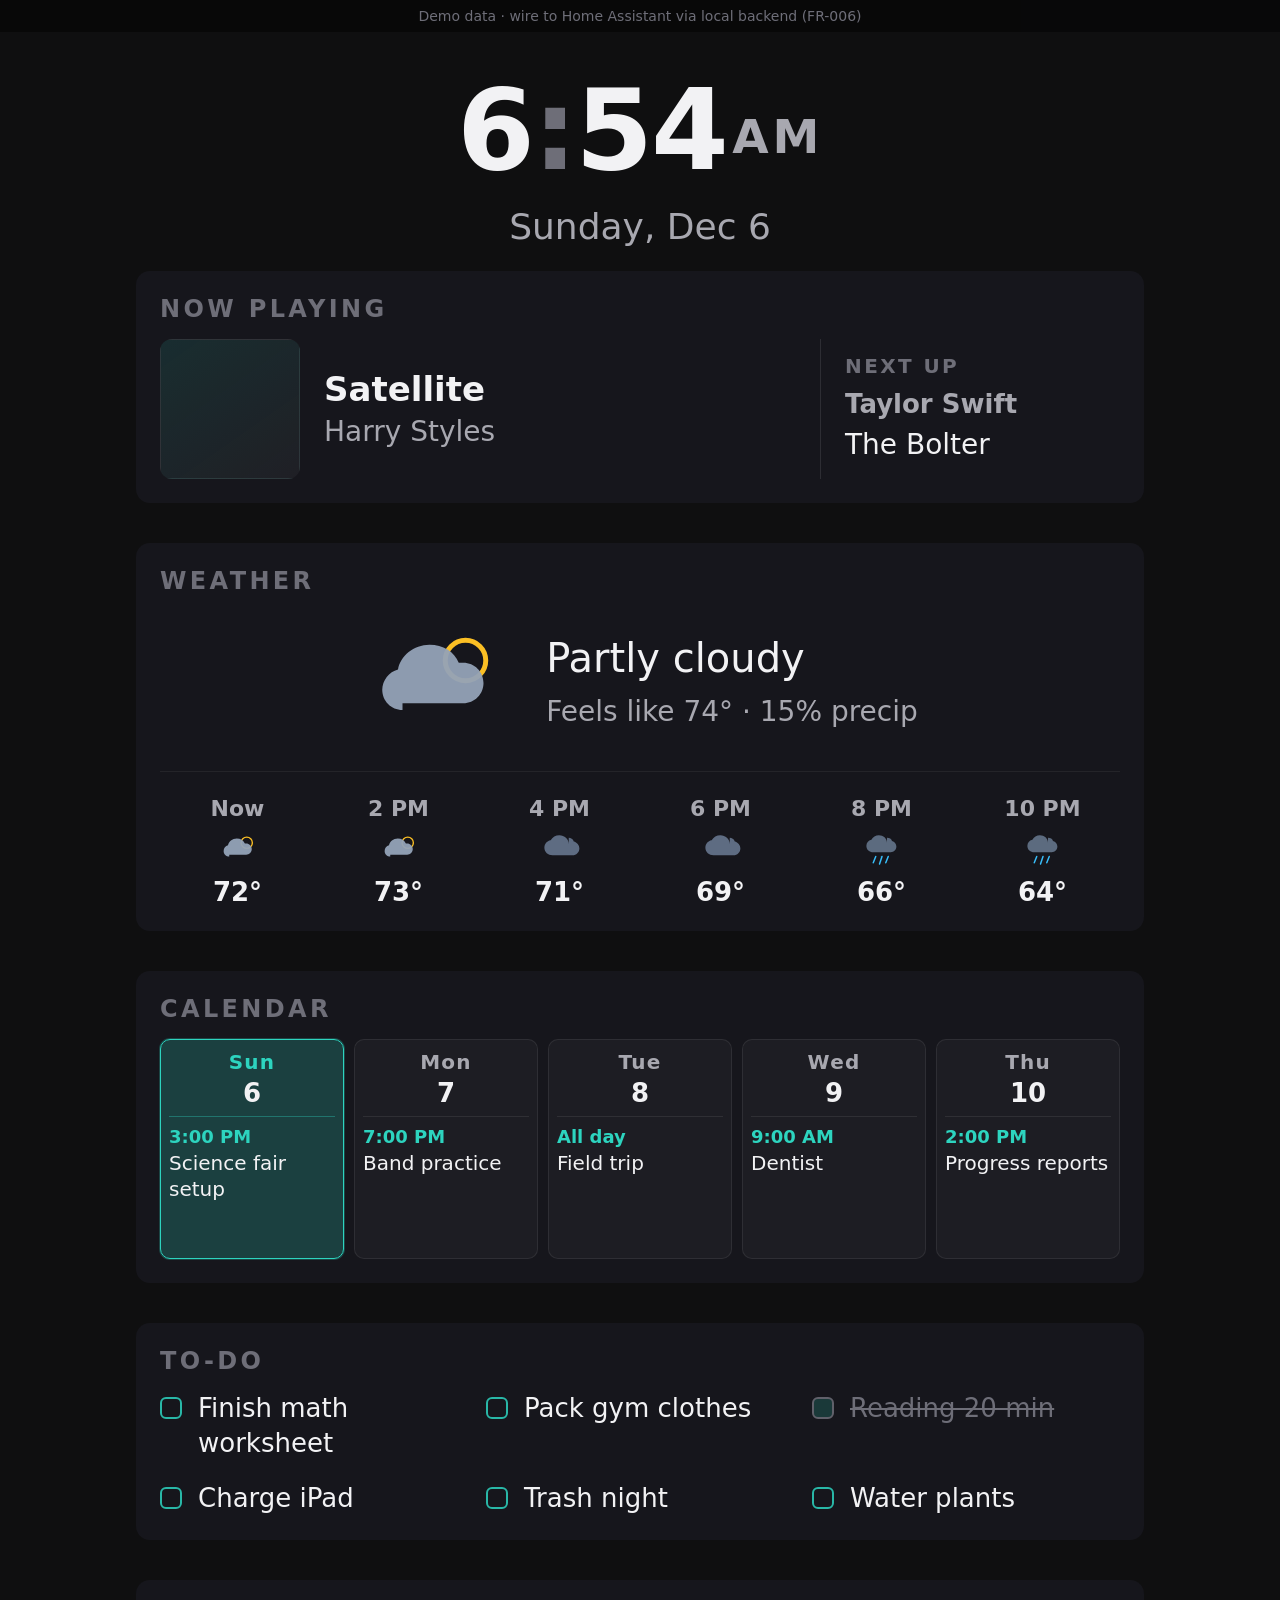
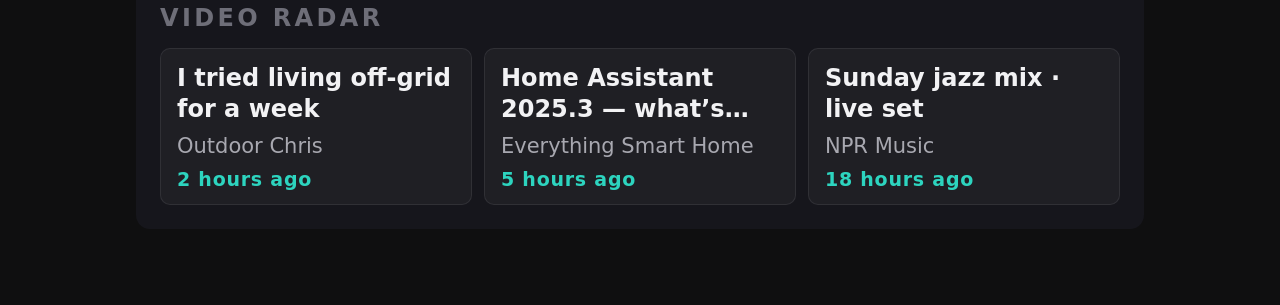
==== web/index.html @ 49af3061 "feat: snapshot weather/todos, web UI, scripts; docs sync + Pomodoro planner handoff - Backend: weath" ====
<!DOCTYPE html>
<html lang="en">
<head>
  <meta charset="utf-8" />
  <meta name="viewport" content="width=device-width, initial-scale=1" />
  <title>Magic Mirror — passive UI (demo)</title>
  <link rel="stylesheet" href="css/tokens.css?v=20260323" />
  <link rel="stylesheet" href="css/mirror.css?v=20260323" />
</head>
<body class="mirror mirror--passive has-dev-banner">
  <div class="dev-banner" role="status">Demo data · wire to Home Assistant via local backend (FR-006)</div>

  <!-- Weather symbols: colors via CSS variables (--wx-*) -->
  <svg xmlns="http://www.w3.org/2000/svg" style="position:absolute;width:0;height:0;overflow:hidden" aria-hidden="true">
    <defs>
      <symbol id="wx-clear" viewBox="0 0 64 64">
        <circle cx="32" cy="32" r="12" fill="none" stroke="var(--wx-sun)" stroke-width="2.5" />
        <g stroke="var(--wx-sun-ray)" stroke-width="2.2" stroke-linecap="round">
          <line x1="32" y1="6" x2="32" y2="12" /><line x1="32" y1="52" x2="32" y2="58" />
          <line x1="6" y1="32" x2="12" y2="32" /><line x1="52" y1="32" x2="58" y2="32" />
          <line x1="14" y1="14" x2="18" y2="18" /><line x1="46" y1="46" x2="50" y2="50" />
          <line x1="50" y1="14" x2="46" y2="18" /><line x1="18" y1="46" x2="14" y2="50" />
        </g>
      </symbol>
      <symbol id="wx-partly-cloudy" viewBox="0 0 64 64">
        <circle cx="46" cy="22" r="9" fill="none" stroke="var(--wx-sun)" stroke-width="2.2" />
        <path fill="var(--wx-cloud)" opacity="0.95" d="M18 44c-5 0-9-4-9-9 0-4 3-8 7-9 1-6 7-11 14-11 6 0 11 3 13 8h2c5 0 9 4 9 9s-4 9-9 9H18z" />
      </symbol>
      <symbol id="wx-cloudy" viewBox="0 0 64 64">
        <path fill="var(--wx-cloud-dark)" opacity="0.92" d="M46 24c0-8-7-14-15-14-6 0-11 3-14 8-6 1-10 6-10 12 0 7 6 12 13 12h32c6 0 11-5 11-11 0-5-4-10-9-11-1-4-5-6-8-6z" />
      </symbol>
      <symbol id="wx-rain" viewBox="0 0 64 64">
        <path fill="var(--wx-cloud-dark)" opacity="0.9" d="M44 20c0-7-6-12-13-12-5 0-10 3-12 7-5 1-8 5-8 10 0 6 5 10 11 10h28c5 0 9-4 9-9 0-4-3-8-7-9-1-3-4-5-8-5z" transform="translate(-4 2)" />
        <g stroke="var(--wx-rain)" stroke-width="2.4" stroke-linecap="round">
          <line x1="22" y1="44" x2="18" y2="54" /><line x1="32" y1="44" x2="28" y2="56" /><line x1="42" y1="44" x2="38" y2="54" />
        </g>
      </symbol>
      <symbol id="wx-snow" viewBox="0 0 64 64">
        <path fill="var(--wx-cloud)" opacity="0.9" d="M44 20c0-7-6-12-13-12-5 0-10 3-12 7-5 1-8 5-8 10 0 6 5 10 11 10h28c5 0 9-4 9-9 0-4-3-8-7-9-1-3-4-5-8-5z" transform="translate(-4 2)" />
        <g fill="var(--wx-snow)" stroke="var(--wx-rain)" stroke-width="0.8">
          <circle cx="22" cy="48" r="2.5" /><circle cx="32" cy="52" r="2.5" /><circle cx="42" cy="48" r="2.5" />
        </g>
      </symbol>
      <symbol id="wx-thunderstorm" viewBox="0 0 64 64">
        <path fill="var(--wx-cloud-dark)" opacity="0.9" d="M44 18c0-7-6-12-13-12-5 0-10 3-12 7-5 1-8 5-8 10 0 6 5 10 11 10h28c5 0 9-4 9-9 0-4-3-8-7-9-1-3-4-5-8-5z" transform="translate(-4 0)" />
        <path fill="var(--wx-bolt)" d="M34 36l-8 12h6l-4 10 14-14h-7l5-8z" />
      </symbol>
      <symbol id="wx-fog" viewBox="0 0 64 64">
        <g stroke="var(--wx-fog)" stroke-width="3" stroke-linecap="round" opacity="0.95">
          <line x1="12" y1="26" x2="52" y2="26" /><line x1="8" y1="34" x2="56" y2="34" /><line x1="14" y1="42" x2="50" y2="42" />
        </g>
      </symbol>
      <symbol id="wx-wind" viewBox="0 0 64 64">
        <g fill="none" stroke="var(--wx-wind)" stroke-width="2.2" stroke-linecap="round" opacity="0.95">
          <path d="M10 22h36c4 0 7-3 7-7s-3-7-7-7" />
          <path d="M14 34h40c5 0 9 4 9 9s-4 9-9 9H24" />
          <path d="M10 46h28" />
        </g>
      </symbol>
      <symbol id="wx-default" viewBox="0 0 64 64">
        <circle cx="32" cy="32" r="18" fill="none" stroke="var(--wx-muted)" stroke-width="2.5" opacity="0.75" />
        <path d="M26 26l12 12M38 26L26 38" stroke="var(--wx-muted)" stroke-width="2.5" stroke-linecap="round" opacity="0.75" />
      </symbol>
    </defs>
  </svg>

  <main class="safe-chrome">
    <header class="clock-zone" aria-label="Time">
      <p class="clock-zone__time" id="clock-time">--:--</p>
      <p class="clock-zone__date" id="clock-date">—</p>
    </header>

    <section class="module module-now-playing" aria-labelledby="np-heading">
      <h2 class="module__label" id="np-heading">Now playing</h2>
      <div class="now-playing__layout">
        <div class="now-playing__current">
          <div class="now-playing__art-wrap">
            <img class="now-playing__art" id="now-playing-art" alt="" width="140" height="140" hidden />
            <div class="now-playing__art-placeholder" id="now-playing-art-placeholder" aria-hidden="true"></div>
          </div>
          <div class="now-playing__meta">
            <p class="now-playing__title" id="now-playing-title">Nothing playing</p>
            <p class="now-playing__artist" id="now-playing-artist"></p>
          </div>
        </div>
        <aside class="now-playing__next" aria-labelledby="np-next-heading">
          <h3 class="now-playing__next-heading" id="np-next-heading">Next up</h3>
          <p class="now-playing__next-artist" id="now-playing-next-artist">—</p>
          <p class="now-playing__next-title" id="now-playing-next-title"></p>
        </aside>
      </div>
    </section>

    <div class="content-below-now-playing">
      <section class="module module-weather" aria-labelledby="weather-heading">
        <h2 class="module__label" id="weather-heading">Weather</h2>
        <div class="weather-today">
          <div class="weather-today__icon" id="weather-today-icon" aria-hidden="true"></div>
          <div class="weather-today__text">
            <p class="weather-today__condition" id="weather-condition">—</p>
            <p class="weather-today__metrics" id="weather-metrics"></p>
          </div>
        </div>
        <div class="weather-hourly" id="weather-hourly" role="list" aria-label="Rest of today, six-hour outlook"></div>
      </section>

      <section class="module module-calendar module-calendar--five" aria-labelledby="cal-heading">
        <h2 class="module__label" id="cal-heading">Calendar</h2>
        <div class="calendar-week" id="calendar-week" role="list" aria-label="Today and next four days"></div>
      </section>

      <section class="module module-todo" aria-labelledby="todo-heading">
        <h2 class="module__label" id="todo-heading">To-Do</h2>
        <ul class="todo-list todo-list--grid" id="todo-list"></ul>
      </section>

      <section class="module module-video-radar" id="module-video-radar" aria-labelledby="vr-heading">
        <h2 class="module__label" id="vr-heading">Video radar</h2>
        <div class="video-radar" id="video-radar" role="list" aria-label="Recent videos from subscriptions"></div>
      </section>
    </div>
  </main>

  <script src="js/demo-data.js?v=20260323"></script>
  <script src="js/weather-icons.js?v=20260323"></script>
  <script src="js/app.js?v=20260323"></script>
</body>
</html>
---- web/css/tokens.css ----
/**
 * Mirror UI tokens — from docs/design/tokens.md + inspiration-dashboard-ui.md
 * FR-005 glance sizes; wood-frame safe inset; weather icon palette.
 */
:root {
  --mm-bg: #0f0f10;
  --mm-bg-elevated: #16161c;
  --mm-text-primary: #f2f2f4;
  --mm-text-secondary: #a8a8b0;
  --mm-text-muted: #6e6e78;
  --mm-accent: #7eb8ff;
  --mm-accent-teal: #2dd4bf;
  --mm-accent-teal-soft: rgba(45, 212, 191, 0.22);
  --mm-surface-soft: #16161c;
  --mm-radius-md: 14px;
  --mm-radius-pill: 9999px;
  --mm-frame-inset: 36px;
  --mm-space-sm: 16px;
  --mm-space-md: 24px;
  --mm-space-lg: 40px;
  --mm-space-xl: 64px;

  /* Display type — ~10 ft minimums (tokens.md) */
  --mm-clock-size: 112px;
  --mm-weather-value-size: 72px;
  --mm-weather-condition-size: 40px;
  --mm-forecast-row-size: 28px;
  --mm-list-line-size: 30px;
  --mm-module-label-size: 24px;

  /* Weather icon paints (symbols use var(--wx-*)) */
  --wx-sun: #fbbf24;
  --wx-sun-ray: #fcd34d;
  --wx-cloud: #94a3b8;
  --wx-cloud-dark: #64748b;
  --wx-rain: #38bdf8;
  --wx-snow: #e0f2fe;
  --wx-bolt: #facc15;
  --wx-fog: #a8a29e;
  --wx-wind: #7dd3fc;
  --wx-muted: #6b7280;
}

:root.mirror--night {
  --mm-bg: #0a0a0c;
  --mm-text-primary: #d8d8dc;
  --mm-text-secondary: #94949c;
  --mm-accent-teal: #26b8a5;
}
---- web/css/mirror.css ----
/**
 * Passive layout — 1080×1920 portrait. Now playing + next up, wx icons, 5-day calendar, todo grid, video radar.
 */

*,
*::before,
*::after {
  box-sizing: border-box;
}

html {
  font-size: 16px;
  -webkit-text-size-adjust: 100%;
}

body.mirror {
  margin: 0;
  min-height: 100vh;
  min-height: 100dvh;
  background: var(--mm-bg);
  color: var(--mm-text-primary);
  font-family: system-ui, -apple-system, "Segoe UI", Roboto, sans-serif;
  font-variant-numeric: tabular-nums;
}

.safe-chrome {
  min-height: 100vh;
  min-height: 100dvh;
  padding: max(var(--mm-frame-inset), var(--mm-space-md));
  padding-bottom: calc(var(--mm-frame-inset) + var(--mm-space-lg));
  max-width: 1080px;
  margin: 0 auto;
  display: flex;
  flex-direction: column;
  gap: var(--mm-space-md);
}

/* Everything below the clock: extra top breathing room + now-playing block */
.content-below-now-playing {
  display: flex;
  flex-direction: column;
  gap: var(--mm-space-lg);
  margin-top: var(--mm-space-sm);
}

/* ----- Clock (M-001) — 12h + am/pm ----- */
.clock-zone {
  text-align: center;
}

.clock-zone__time {
  margin: 0;
  font-size: var(--mm-clock-size);
  font-weight: 700;
  line-height: 1.05;
  letter-spacing: -0.02em;
  color: var(--mm-text-primary);
}

.clock-zone__time .sep {
  color: var(--mm-text-muted);
  font-weight: 600;
}

.clock-zone__time .ampm {
  margin-left: 0.12em;
  font-size: 0.42em;
  font-weight: 600;
  color: var(--mm-text-secondary);
  vertical-align: 0.35em;
  letter-spacing: 0.08em;
}

.clock-zone__date {
  margin: var(--mm-space-sm) 0 0;
  font-size: 36px;
  font-weight: 500;
  color: var(--mm-text-secondary);
}

/* ----- Now playing + album art + next up ----- */
.module-now-playing {
  min-height: 140px;
  padding: var(--mm-space-md) var(--mm-space-md);
}

.now-playing__layout {
  display: flex;
  align-items: stretch;
  gap: var(--mm-space-lg);
}

.now-playing__current {
  display: flex;
  align-items: center;
  gap: var(--mm-space-md);
  flex: 1;
  min-width: 0;
}

.now-playing__next {
  flex: 0 0 min(32%, 300px);
  max-width: 320px;
  padding-left: var(--mm-space-md);
  border-left: 1px solid rgba(255, 255, 255, 0.1);
  display: flex;
  flex-direction: column;
  justify-content: center;
  gap: 6px;
  min-width: 0;
}

.now-playing__next-heading {
  margin: 0 0 4px;
  font-size: 20px;
  font-weight: 700;
  letter-spacing: 0.12em;
  text-transform: uppercase;
  color: var(--mm-text-muted);
}

.now-playing__next-artist {
  margin: 0;
  font-size: 26px;
  font-weight: 600;
  color: var(--mm-text-secondary);
  line-height: 1.25;
}

.now-playing__next-title {
  margin: 0;
  font-size: 28px;
  font-weight: 500;
  color: var(--mm-text-primary);
  line-height: 1.3;
}

.now-playing__art-wrap {
  position: relative;
  width: 140px;
  height: 140px;
  flex-shrink: 0;
  border-radius: 12px;
  overflow: hidden;
  background: var(--mm-bg-elevated);
}

.now-playing__art {
  width: 100%;
  height: 100%;
  object-fit: cover;
  display: block;
}

.now-playing__art[hidden] {
  display: none !important;
}

.now-playing__art-placeholder {
  position: absolute;
  inset: 0;
  background: linear-gradient(145deg, rgba(45, 212, 191, 0.12), rgba(255, 255, 255, 0.04));
  border: 1px solid rgba(255, 255, 255, 0.08);
}

.now-playing__art-placeholder[hidden] {
  display: none !important;
}

.now-playing__meta {
  flex: 1;
  min-width: 0;
}

.now-playing__title {
  margin: 0;
  font-size: 34px;
  font-weight: 600;
  line-height: 1.2;
  color: var(--mm-text-primary);
}

.now-playing__artist {
  margin: 6px 0 0;
  font-size: 28px;
  color: var(--mm-text-secondary);
}

/* ----- Module shell ----- */
.module {
  background: var(--mm-surface-soft);
  border-radius: var(--mm-radius-md);
  padding: var(--mm-space-md);
}

.module__label {
  margin: 0 0 var(--mm-space-sm);
  font-size: var(--mm-module-label-size);
  font-weight: 600;
  letter-spacing: 0.14em;
  text-transform: uppercase;
  color: var(--mm-text-muted);
}

/* ----- Weather (M-002) — colored icons via global --wx-* on svg.wx-svg ----- */
.weather-today {
  display: flex;
  align-items: center;
  justify-content: center;
  gap: var(--mm-space-lg);
  margin-bottom: var(--mm-space-sm);
  flex-wrap: wrap;
}

.weather-today__icon {
  width: 144px;
  height: 144px;
  flex-shrink: 0;
}

.weather-today__icon svg.wx-svg {
  width: 100%;
  height: 100%;
  display: block;
  overflow: visible;
}

.weather-today__text {
  text-align: left;
  min-width: min(100%, 320px);
}

.weather-today__condition {
  margin: 0;
  font-size: var(--mm-weather-condition-size);
  font-weight: 500;
  color: var(--mm-text-primary);
  line-height: 1.15;
}

.weather-today__metrics {
  margin: 12px 0 0;
  font-size: 28px;
  line-height: 1.35;
  color: var(--mm-text-secondary);
}

/* Six-hour “rest of today” strip */
.weather-hourly {
  display: flex;
  justify-content: space-between;
  align-items: stretch;
  gap: 6px;
  padding: var(--mm-space-md) 0 0;
  border-top: 1px solid rgba(255, 255, 255, 0.06);
}

.weather-hourly__slot {
  flex: 1;
  min-width: 0;
  display: flex;
  flex-direction: column;
  align-items: center;
  gap: 8px;
  text-align: center;
}

.weather-hourly__label {
  font-size: 22px;
  font-weight: 600;
  color: var(--mm-text-secondary);
}

.weather-hourly__icon {
  width: 40px;
  height: 40px;
}

.weather-hourly__icon svg.wx-svg {
  width: 100%;
  height: 100%;
  display: block;
}

.weather-hourly__temp {
  font-size: 26px;
  font-weight: 600;
  color: var(--mm-text-primary);
}

.weather-hourly__empty {
  flex: 1;
  margin: 0;
  padding: 8px 12px 0;
  font-size: 22px;
  line-height: 1.4;
  font-weight: 500;
  color: var(--mm-text-muted);
  text-align: center;
}

/* ----- Calendar: today + next 4 days (M-005) ----- */
.module-calendar--five {
  min-height: 280px;
}

.calendar-week {
  display: flex;
  gap: 10px;
  align-items: stretch;
  margin-top: 0;
  min-height: 220px;
}

.calendar-weekday {
  flex: 1;
  min-width: 0;
  display: flex;
  flex-direction: column;
  background: rgba(255, 255, 255, 0.03);
  border-radius: 10px;
  border: 1px solid rgba(255, 255, 255, 0.08);
  padding: 10px 8px;
  overflow: hidden;
}

.calendar-weekday--today {
  background: var(--mm-accent-teal-soft);
  border-color: var(--mm-accent-teal);
  box-shadow: 0 0 0 1px rgba(45, 212, 191, 0.25);
}

.calendar-weekday__head {
  text-align: center;
  padding-bottom: 8px;
  margin-bottom: 8px;
  border-bottom: 1px solid rgba(255, 255, 255, 0.08);
}

.calendar-weekday--today .calendar-weekday__head {
  border-bottom-color: rgba(45, 212, 191, 0.35);
}

.calendar-weekday__dow {
  display: block;
  font-size: 20px;
  font-weight: 700;
  letter-spacing: 0.06em;
  color: var(--mm-text-secondary);
}

.calendar-weekday--today .calendar-weekday__dow {
  color: var(--mm-accent-teal);
}

.calendar-weekday__date {
  display: block;
  font-size: 26px;
  font-weight: 600;
  color: var(--mm-text-primary);
  margin-top: 4px;
}

.calendar-weekday__events {
  list-style: none;
  margin: 0;
  padding: 0;
  flex: 1;
  display: flex;
  flex-direction: column;
  gap: 10px;
  overflow-y: auto;
}

.calendar-weekday__event {
  font-size: 20px;
  line-height: 1.3;
  color: var(--mm-text-primary);
}

.calendar-weekday__event-time {
  display: block;
  font-size: 18px;
  font-weight: 600;
  color: var(--mm-accent-teal);
  margin-bottom: 2px;
}

.calendar-weekday__event-title {
  display: block;
}

/* ----- Todo — full width, 2×3 grid (M-006) ----- */
.todo-list {
  list-style: none;
  margin: 0;
  padding: 0;
}

.todo-list--grid {
  display: grid;
  grid-template-columns: repeat(3, 1fr);
  grid-template-rows: repeat(2, auto);
  gap: 20px 18px;
  width: 100%;
}

.todo-item {
  display: flex;
  align-items: flex-start;
  gap: var(--mm-space-sm);
  font-size: 26px;
  line-height: 1.35;
  min-width: 0;
}

.todo-item__mark {
  flex-shrink: 0;
  width: 22px;
  height: 22px;
  margin-top: 6px;
  border: 2px solid var(--mm-accent-teal);
  border-radius: 6px;
  opacity: 0.85;
}

.todo-item__body {
  flex: 1;
  min-width: 0;
  color: var(--mm-text-primary);
}

.todo-item--done .todo-item__body {
  text-decoration: line-through;
  color: var(--mm-text-muted);
}

.todo-item--done .todo-item__mark {
  background: var(--mm-accent-teal-soft);
  border-color: var(--mm-text-muted);
}

.todo-list--grid .todo-item--empty {
  grid-column: 1 / -1;
  display: block;
  padding: 12px 8px 0;
  font-size: 24px;
  line-height: 1.45;
  font-weight: 500;
  color: var(--mm-text-muted);
  text-align: center;
}

/* ----- Video radar (subscriptions, last ~24h) ----- */
.module-video-radar {
  padding-bottom: var(--mm-space-md);
}

.video-radar {
  display: grid;
  grid-template-columns: repeat(3, 1fr);
  gap: 12px;
  margin-top: 0;
}

.video-radar__card {
  min-height: 112px;
  padding: 14px 16px;
  background: rgba(255, 255, 255, 0.04);
  border: 1px solid rgba(255, 255, 255, 0.08);
  border-radius: 10px;
  display: flex;
  flex-direction: column;
  gap: 8px;
  min-width: 0;
}

.video-radar__title {
  margin: 0;
  font-size: 24px;
  font-weight: 600;
  color: var(--mm-text-primary);
  line-height: 1.3;
  display: -webkit-box;
  -webkit-line-clamp: 2;
  -webkit-box-orient: vertical;
  overflow: hidden;
}

.video-radar__creator {
  margin: 0;
  font-size: 21px;
  color: var(--mm-text-secondary);
  line-height: 1.25;
  white-space: nowrap;
  overflow: hidden;
  text-overflow: ellipsis;
}

.video-radar__ago {
  margin: 0;
  margin-top: auto;
  font-size: 19px;
  font-weight: 600;
  color: var(--mm-accent-teal);
  letter-spacing: 0.04em;
}

/* ----- Dev banner ----- */
.dev-banner {
  position: fixed;
  top: 0;
  left: 0;
  right: 0;
  padding: 8px 12px;
  font-size: 14px;
  text-align: center;
  color: var(--mm-text-muted);
  background: rgba(0, 0, 0, 0.45);
  z-index: 100;
}

body.mirror.has-dev-banner .safe-chrome {
  padding-top: calc(max(var(--mm-frame-inset), var(--mm-space-md)) + 36px);
}
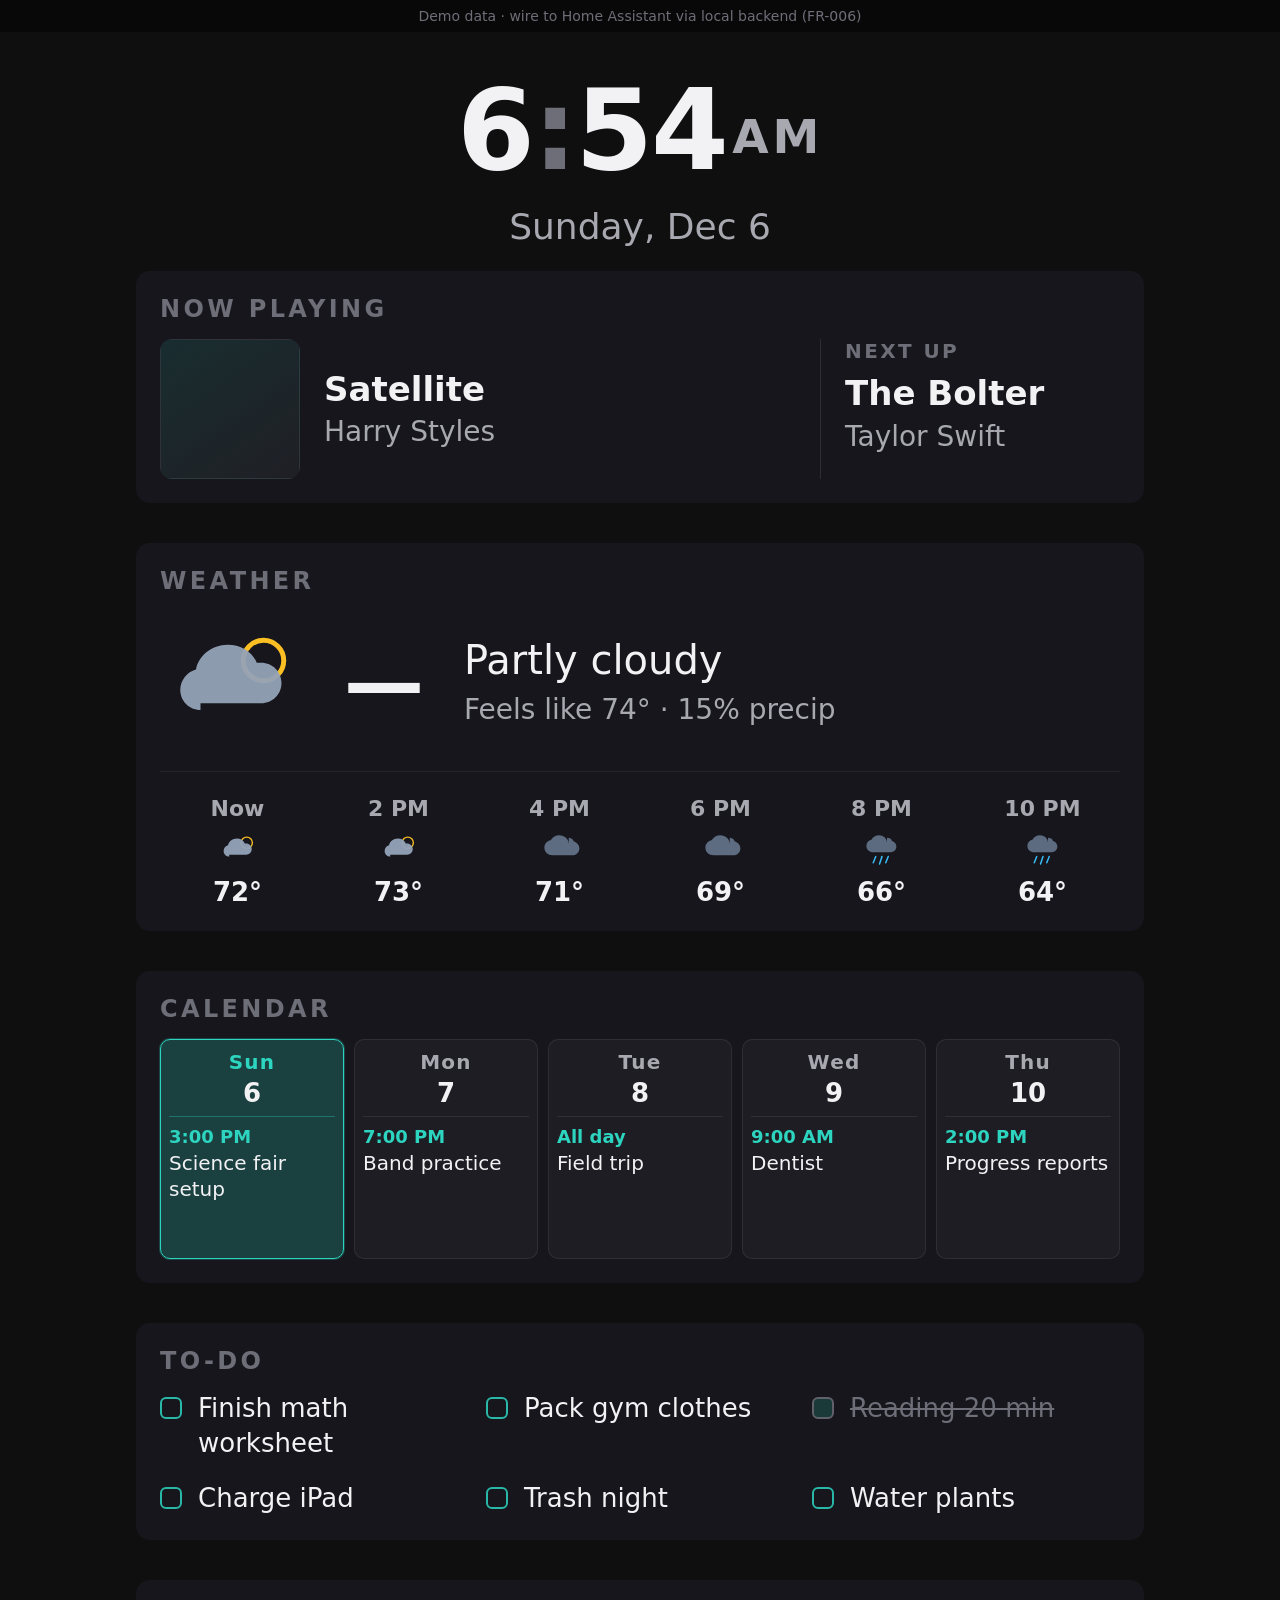
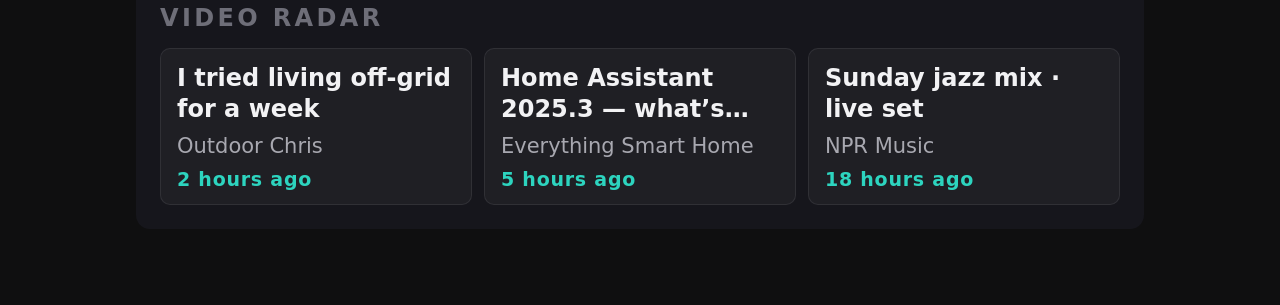
==== commit e0149a9f: "feat: Spotify now-playing, YouTube radar, todo sort, weather tempF, Wayland kiosk fix - Spotify: now" ====
--- a/web/index.html
+++ b/web/index.html
@@ -85,8 +85,8 @@
         </div>
         <aside class="now-playing__next" aria-labelledby="np-next-heading">
           <h3 class="now-playing__next-heading" id="np-next-heading">Next up</h3>
+          <p class="now-playing__next-title" id="now-playing-next-title"></p>
           <p class="now-playing__next-artist" id="now-playing-next-artist">—</p>
-          <p class="now-playing__next-title" id="now-playing-next-title"></p>
         </aside>
       </div>
     </section>
@@ -96,6 +96,9 @@
         <h2 class="module__label" id="weather-heading">Weather</h2>
         <div class="weather-today">
           <div class="weather-today__icon" id="weather-today-icon" aria-hidden="true"></div>
+          <div class="weather-today__temp-col">
+            <p class="weather-today__temp" id="weather-temp">—</p>
+          </div>
           <div class="weather-today__text">
             <p class="weather-today__condition" id="weather-condition">—</p>
             <p class="weather-today__metrics" id="weather-metrics"></p>
--- a/web/css/mirror.css
+++ b/web/css/mirror.css
@@ -105,7 +105,7 @@
   border-left: 1px solid rgba(255, 255, 255, 0.1);
   display: flex;
   flex-direction: column;
-  justify-content: center;
+  justify-content: flex-start;
   gap: 6px;
   min-width: 0;
 }
@@ -121,18 +121,18 @@
 
 .now-playing__next-artist {
   margin: 0;
-  font-size: 26px;
-  font-weight: 600;
+  font-size: 28px;
+  font-weight: 400;
   color: var(--mm-text-secondary);
   line-height: 1.25;
 }
 
 .now-playing__next-title {
   margin: 0;
-  font-size: 28px;
-  font-weight: 500;
-  color: var(--mm-text-primary);
-  line-height: 1.3;
+  font-size: 34px;
+  font-weight: 600;
+  color: var(--mm-text-primary);
+  line-height: 1.2;
 }
 
 .now-playing__art-wrap {
@@ -206,10 +206,8 @@
 .weather-today {
   display: flex;
   align-items: center;
-  justify-content: center;
   gap: var(--mm-space-lg);
   margin-bottom: var(--mm-space-sm);
-  flex-wrap: wrap;
 }
 
 .weather-today__icon {
@@ -238,8 +236,23 @@
   line-height: 1.15;
 }
 
+.weather-today__temp-col {
+  display: flex;
+  align-items: center;
+  justify-content: center;
+  flex-shrink: 0;
+}
+
+.weather-today__temp {
+  margin: 0;
+  font-size: 80px;
+  font-weight: 600;
+  color: var(--mm-text-primary);
+  line-height: 1;
+}
+
 .weather-today__metrics {
-  margin: 12px 0 0;
+  margin: 8px 0 0;
   font-size: 28px;
   line-height: 1.35;
   color: var(--mm-text-secondary);
